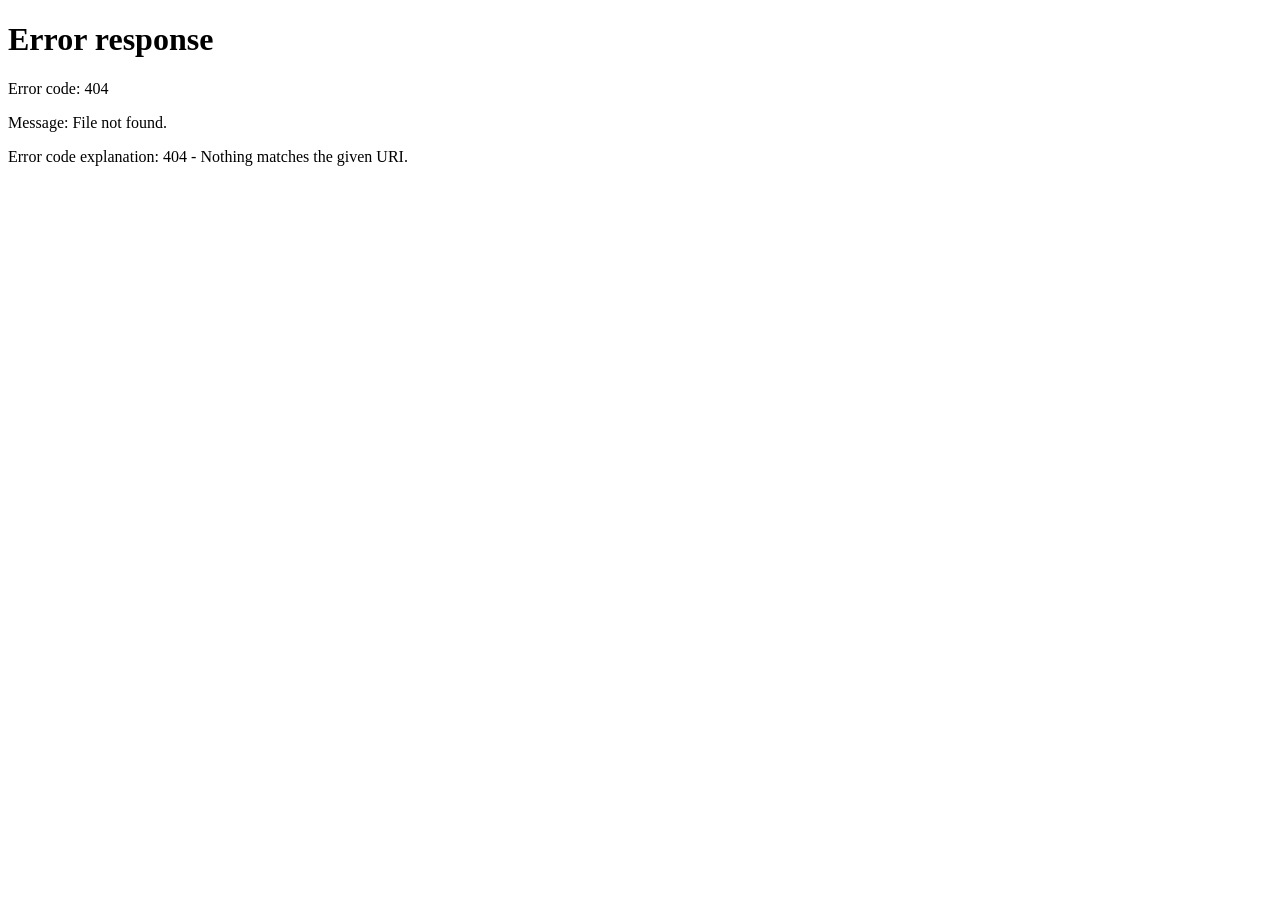
==== admin.html @ 1a8f3707 "Add files via upload" ====
<!DOCTYPE html>
<html lang="ja">

<head>
    <meta charset="UTF-8">
    <meta name="viewport" content="width=device-width, initial-scale=1.0">
    <title>ASサービス - 管理画面</title>
    <meta name="description" content="ATOM ASサービス申込管理画面">
    <link rel="preconnect" href="https://fonts.googleapis.com">
    <link rel="preconnect" href="https://fonts.gstatic.com" crossorigin>
    <link href="https://fonts.googleapis.com/css2?family=Noto+Sans+JP:wght@400;500;700&display=swap" rel="stylesheet">
    <link rel="stylesheet" href="css/style.css">
    <style>
        html {
            visibility: hidden;
            opacity: 0;
        }
    </style>
    <!-- FOUC（未ログイン時の画面チラつき）防止の完全版 -->
    <script>
        if (sessionStorage.getItem('as_logged_in') !== 'true') {
            window.location.replace('login.html');
        } else {
            document.documentElement.style.visibility = 'visible';
            document.documentElement.style.opacity = '1';
        }
    </script>
    <style>
        /* 管理画面固有スタイル */
        .admin-header {
            display: flex;
            align-items: center;
            justify-content: space-between;
            padding: 14px 24px;
            background: var(--primary-gradient);
            color: #fff;
            border-radius: var(--radius-lg) var(--radius-lg) 0 0;
            margin-bottom: 0;
        }

        .admin-header-left {
            display: flex;
            align-items: center;
            gap: 14px;
        }

        .admin-header-left img {
            height: 30px;
        }

        .admin-header h1 {
            font-size: 1rem;
            font-weight: 700;
            margin: 0;
        }

        .admin-header-right {
            display: flex;
            align-items: center;
            gap: 12px;
            font-size: 0.8rem;
        }

        .admin-user-badge {
            background: rgba(255, 255, 255, 0.2);
            padding: 4px 12px;
            border-radius: 20px;
            font-weight: 600;
        }

        .btn-logout {
            background: rgba(255, 255, 255, 0.15);
            border: 1px solid rgba(255, 255, 255, 0.3);
            color: #fff;
            padding: 4px 14px;
            border-radius: var(--radius);
            cursor: pointer;
            font-size: 0.75rem;
            font-weight: 600;
            transition: var(--transition);
        }

        .btn-logout:hover {
            background: rgba(255, 255, 255, 0.3);
        }

        /* 統計カード */
        .stats-row {
            display: grid;
            grid-template-columns: repeat(auto-fit, minmax(160px, 1fr));
            gap: 14px;
            padding: 20px 24px;
            background: var(--bg-white);
            border-bottom: 1px solid var(--border-light);
        }

        .stat-card {
            text-align: center;
            padding: 16px 12px;
            background: var(--bg-field);
            border-radius: var(--radius-lg);
            border: 1px solid var(--border-light);
        }

        .stat-value {
            font-size: 1.6rem;
            font-weight: 700;
            color: var(--primary-red);
        }

        .stat-label {
            font-size: 0.75rem;
            color: var(--text-label);
            margin-top: 4px;
        }

        /* ツールバー */
        .admin-toolbar {
            display: flex;
            align-items: center;
            justify-content: space-between;
            gap: 12px;
            padding: 14px 24px;
            background: var(--bg-white);
            border-bottom: 1px solid var(--border-light);
            flex-wrap: wrap;
        }

        .admin-toolbar input[type="text"] {
            padding: 6px 12px;
            border: 1px solid var(--border-color);
            border-radius: var(--radius);
            font-size: 0.8rem;
            width: 250px;
            font-family: var(--font-family);
        }

        .admin-toolbar select {
            padding: 6px 10px;
            border: 1px solid var(--border-color);
            border-radius: var(--radius);
            font-size: 0.8rem;
            font-family: var(--font-family);
        }

        /* テーブル */
        .admin-table-wrap {
            background: var(--bg-white);
            border-radius: 0 0 var(--radius-lg) var(--radius-lg);
            overflow-x: auto;
        }

        .admin-table {
            width: 100%;
            border-collapse: collapse;
            font-size: 0.8rem;
        }

        .admin-table thead th {
            background: var(--accent-pink);
            color: var(--text-label);
            font-weight: 700;
            padding: 10px 14px;
            text-align: left;
            border-bottom: 2px solid var(--border-color);
            white-space: nowrap;
            position: sticky;
            top: 0;
        }

        .admin-table tbody tr {
            transition: var(--transition);
        }

        .admin-table tbody tr:hover {
            background: rgba(231, 76, 60, 0.04);
        }

        .admin-table td {
            padding: 10px 14px;
            border-bottom: 1px solid var(--border-light);
            color: var(--text-dark);
        }

        .status-badge {
            display: inline-block;
            padding: 2px 10px;
            border-radius: 12px;
            font-size: 0.7rem;
            font-weight: 700;
        }

        .status-new {
            background: #eaf7ed;
            color: #27ae60;
        }

        .status-1st {
            background: #e3f2fd;
            color: #1976d2;
        }

        .status-review {
            background: #fff8e1;
            color: #f39c12;
        }

        .status-done {
            background: #e8eaf6;
            color: #5c6bc0;
        }

        .btn-detail {
            background: var(--primary-gradient);
            color: #fff;
            border: none;
            padding: 4px 14px;
            border-radius: var(--radius);
            cursor: pointer;
            font-size: 0.75rem;
            font-weight: 600;
            transition: var(--transition);
        }

        .btn-detail:hover {
            box-shadow: 0 2px 8px rgba(231, 76, 60, 0.3);
            transform: translateY(-1px);
        }

        /* 詳細モーダル */
        .modal-overlay {
            display: none;
            position: fixed;
            top: 0;
            left: 0;
            width: 100%;
            height: 100%;
            background: rgba(0, 0, 0, 0.5);
            z-index: 1000;
            justify-content: center;
            align-items: flex-start;
            padding: 40px 20px;
            overflow-y: auto;
        }

        .modal-overlay.show {
            display: flex;
        }

        .modal-content {
            background: var(--bg-white);
            border-radius: var(--radius-lg);
            box-shadow: var(--shadow-lg);
            width: 100%;
            max-width: 700px;
            animation: slideUp 0.3s ease;
        }

        @keyframes slideUp {
            from {
                opacity: 0;
                transform: translateY(30px);
            }

            to {
                opacity: 1;
                transform: translateY(0);
            }
        }

        .modal-header {
            display: flex;
            align-items: center;
            justify-content: space-between;
            padding: 16px 24px;
            background: var(--primary-gradient);
            color: #fff;
            border-radius: var(--radius-lg) var(--radius-lg) 0 0;
        }

        .modal-header h2 {
            margin: 0;
            font-size: 0.95rem;
        }

        .modal-close {
            background: none;
            border: none;
            color: #fff;
            font-size: 1.2rem;
            cursor: pointer;
            padding: 4px 8px;
            border-radius: var(--radius);
            transition: var(--transition);
        }

        .modal-close:hover {
            background: rgba(255, 255, 255, 0.2);
        }

        .modal-body {
            padding: 20px 24px;
            max-height: 70vh;
            overflow-y: auto;
        }

        .modal-footer {
            padding: 14px 24px;
            border-top: 1px solid var(--border-light);
            text-align: right;
        }

        .empty-state {
            text-align: center;
            padding: 60px 20px;
            color: var(--text-muted);
        }

        .empty-state-icon {
            font-size: 3rem;
            margin-bottom: 12px;
        }

        .empty-state-text {
            font-size: 0.9rem;
        }
    </style>
</head>

<body>
    <div class="page-wrapper">

        <div class="admin-header">
            <div class="admin-header-left">
                <img src="assets/logo.svg" alt="ATOM" style="filter:brightness(10);">
                <h1 id="pageMainTitle">ASサービス 申込一覧</h1>
            </div>
            <div class="admin-header-right">
                <span class="admin-user-badge" id="userRoleBadge">ユーザー</span>
                <button class="btn-logout" onclick="handleLogout()">ログアウト</button>
            </div>
        </div>

        <!-- 統計カード -->
        <div class="stats-row">
            <div class="stat-card">
                <div class="stat-value" id="statTotal">0</div>
                <div class="stat-label">総申込数</div>
            </div>
            <div class="stat-card">
                <div class="stat-value" id="statNew">0</div>
                <div class="stat-label">新規</div>
            </div>
            <div class="stat-card">
                <div class="stat-value" id="statDone">0</div>
                <div class="stat-label">完了</div>
            </div>
        </div>

        <div class="admin-toolbar">
            <div style="display:flex; gap:12px; align-items:center;">
                <input type="text" id="searchInput" placeholder="🔍 法人名・担当者名で検索..." oninput="filterTable()">
                <select id="statusFilter" onchange="filterTable()">
                    <option value="">すべてのステータス</option>
                    <option value="1次申込完了">1次申込完了</option>
                    <option value="申込完了">申込完了</option>
                    <option value="新規">新規</option>
                    <option value="完了">完了</option>
                </select>
            </div>
            <button class="btn btn-primary" onclick="window.location.href='index.html'"
                style="padding:8px 20px; font-size:0.8rem;">＋ 新規申込</button>
        </div>

        <!-- テーブル -->
        <div class="admin-table-wrap">
            <table class="admin-table">
                <thead>
                    <tr>
                        <th>No.</th>
                        <th>申込日</th>
                        <th>法人名/屋号</th>
                        <th>担当者名</th>
                        <th>電話番号</th>
                        <th>ステータス</th>
                        <th>操作</th>
                    </tr>
                </thead>
                <tbody id="applicationTableBody">
                </tbody>
            </table>
            <div class="empty-state" id="emptyState" style="display:none;">
                <div class="empty-state-icon">📋</div>
                <div class="empty-state-text">申込データがありません</div>
            </div>
        </div>

    </div>

    <!-- 詳細モーダル -->
    <div class="modal-overlay" id="detailModal">
        <div class="modal-content">
            <div class="modal-header">
                <h2 id="modalTitle">申込詳細</h2>
                <button class="modal-close" onclick="closeModal()">✕</button>
            </div>
            <div class="modal-body" id="modalBody"></div>
            <div class="modal-footer" id="modalFooter">
                <select id="statusSelect"
                    style="padding:6px 12px; border:1px solid var(--border-color); border-radius:var(--radius); font-size:0.8rem; margin-right:8px;">
                    <option value="1次申込完了">1次申込完了</option>
                    <option value="申込完了">申込完了</option>
                    <option value="完了">完了</option>
                </select>
                <button class="btn btn-primary" onclick="updateStatus()"
                    style="padding:6px 20px; font-size:0.8rem;">ステータス更新</button>
            </div>
        </div>
    </div>

    <!-- Toast -->
    <div class="toast" id="toast"></div>

    <script>
        // ログインチェック
        const loggedIn = sessionStorage.getItem('as_logged_in') === 'true';
        const role = sessionStorage.getItem('as_role');
        if (!loggedIn || !role) {
            window.location.href = 'login.html';
        }

        // LocalStorageからデータ読み込み・保存
        function loadApplications() {
            return JSON.parse(localStorage.getItem('as_applications') || '[]');
        }
        function saveApplications(data) {
            localStorage.setItem('as_applications', JSON.stringify(data));
        }

        let currentAppId = null;

        document.addEventListener('DOMContentLoaded', () => {
            renderTable();
            updateStats();
        });

        function handleLogout() {
            sessionStorage.clear();
            window.location.href = 'login.html';
        }

        function updateStats() {
            const apps = loadApplications();
            const role = sessionStorage.getItem('as_role');
            const currentUser = sessionStorage.getItem('as_login_user');

            const myApps = role === 'admin' ? apps : apps.filter(a => a.submittedBy === currentUser);

            document.getElementById('statTotal').textContent = myApps.length;
            document.getElementById('statNew').textContent = myApps.filter(a => a.status === '1次申込完了').length;
            document.getElementById('statDone').textContent = myApps.filter(a => a.status === '完了').length;

            const badge = document.getElementById('userRoleBadge');
            if (role === 'admin') {
                badge.textContent = '管理者';
                badge.style.background = '#ffd700';
                badge.style.color = '#000';
            } else {
                badge.textContent = 'ユーザー: ' + currentUser;
            }
        }

        function renderTable() {
            const apps = loadApplications();
            const role = sessionStorage.getItem('as_role');
            const currentUser = sessionStorage.getItem('as_login_user');
            const search = document.getElementById('searchInput').value.trim().toLowerCase();
            const statusFilter = document.getElementById('statusFilter').value;
            const tbody = document.getElementById('applicationTableBody');
            const emptyState = document.getElementById('emptyState');

            let filtered = apps.filter(app => {
                // Role filter
                if (role !== 'admin' && app.submittedBy !== currentUser) return false;

                const cName = (app.companyName || '').toLowerCase();
                const ctName = (app.contactName || '').toLowerCase();
                const matchSearch = !search || cName.includes(search) || ctName.includes(search);
                const matchStatus = !statusFilter || app.status === statusFilter;
                return matchSearch && matchStatus;
            });

            if (filtered.length === 0) {
                tbody.innerHTML = '';
                emptyState.style.display = '';
                return;
            }

            emptyState.style.display = 'none';
            tbody.innerHTML = filtered.map((app, i) => {
                const statusClass =
                    app.status === '1次申込完了' ? 'status-1st' :
                        app.status === '申込完了' ? 'status-new' : 'status-done';

                let actionHtml = `<button class="btn-detail" onclick="openDetail('${app.id}')">詳細</button>`;
                if (app.status === '1次申込完了') {
                    actionHtml += ` <button class="btn btn-secondary" onclick="startSecondStage('${app.id}')" style="padding:4px 10px; font-size:0.7rem; margin-left:5px;">2次申込へ</button>`;
                }

                return `<tr>
                    <td>${i + 1}</td>
                    <td>${app.applicationDate || '―'}</td>
                    <td><strong>${app.companyName || '―'}</strong></td>
                    <td>${app.contactName || '―'}</td>
                    <td>${app.phone || '―'}</td>
                    <td><span class="status-badge ${statusClass}">${app.status}</span></td>
                    <td>${actionHtml}</td>
                </tr>`;
            }).join('');
        }

        function startSecondStage(id) {
            window.location.href = `index.html?id=${id}&stage=2`;
        }

        function filterTable() { renderTable(); }

        function openDetail(id) {
            const apps = loadApplications();
            const app = apps.find(a => a.id === id);
            if (!app) return;
            currentAppId = id;

            document.getElementById('modalTitle').textContent = `申込詳細 - ${app.companyName || ''}`;
            document.getElementById('statusSelect').value = app.status;

            // 管理者以外はステータス更新エリアを非表示
            const role = sessionStorage.getItem('as_role');
            document.getElementById('modalFooter').style.display = (role === 'admin') ? '' : 'none';

            const h = (label, value) => `<tr><th>${label}</th><td>${value || '―'}</td></tr>`;
            let html = '';

            // ①基本情報
            html += '<div class="confirm-section-title">①お申込み情報</div>';
            html += '<table class="confirm-table">';
            html += h('申込日', app.applicationDate);
            html += h('申込種別', app.applicationType);
            html += h('法人名/屋号', app.companyName);
            html += h('法人名カナ', app.companyKana);
            html += h('代表者名', app.representativeName);
            html += h('担当者名', app.contactName);
            html += h('電話番号', app.phone);
            html += h('FAX', app.fax);
            html += h('メールアドレス', app.email);
            html += h('住所', [app.prefecture, app.city, app.town, app.block, app.additionalAddress].filter(Boolean).join(' '));
            html += '</table>';

            // ②店舗情報
            if (app.stores && app.stores.length > 0) {
                html += '<div class="confirm-section-title">②店舗情報</div>';
                app.stores.forEach((s, i) => {
                    html += '<table class="confirm-table">';
                    html += h(`店舗${i + 1}`, s.storeName);
                    html += h('フリガナ', s.storeKana);
                    html += h('電話番号', s.storePhone);
                    html += h('住所', [s.storePostal, s.storePrefecture, s.storeCity, s.storeTown].filter(Boolean).join(' '));
                    html += '</table>';
                });
            }

            // ③請求情報
            if (app.billing) {
                html += '<div class="confirm-section-title">③請求情報</div>';
                html += '<table class="confirm-table">';
                const bills = [];
                if (app.billing.billingCompany) bills.push('法人');
                if (app.billing.billingStore) bills.push('店舗');
                if (app.billing.billingExisting) bills.push('既存');
                html += h('請求先', bills.join('、') || '―');
                html += '</table>';
            }

            // ④商品情報
            if (app.products && app.products.length > 0) {
                html += '<div class="confirm-section-title">④商品情報</div>';
                app.products.forEach((p, i) => {
                    html += '<table class="confirm-table">';
                    html += h(`商品${i + 1}`, p.name);
                    html += h('単価', (p.unitPrice || 0).toLocaleString() + '円');
                    html += h('数量', p.quantity);
                    html += h('備考', p.remark);
                    html += '</table>';
                });
            }

            // ⑤AS契約情報
            if (app.contract && app.contract.rows && app.contract.rows.length > 0) {
                html += '<div class="confirm-section-title">⑤AS契約情報</div>';
                app.contract.rows.forEach((c, i) => {
                    html += '<table class="confirm-table">';
                    html += h('サービス名', c.service);
                    html += h('無料期間', c.freePeriod);
                    html += h('契約期間', c.contractPeriod);
                    html += h('月額単価', (c.unitPrice || 0).toLocaleString() + '円');
                    html += h('数量', c.quantity);
                    html += h('備考', c.remark);
                    html += '</table>';
                });
            }

            // ⑥契約物件金額
            if (app.propertyAmount) {
                html += '<div class="confirm-section-title">⑥契約物件金額</div>';
                html += '<table class="confirm-table">';
                html += h('販売物件金額', (app.propertyAmount.propertyPrice || 0).toLocaleString() + '円');
                const pm = [];
                if (app.propertyAmount.payCash) pm.push('現金一括');
                if (app.propertyAmount.payInstallment) pm.push('割賦');
                html += h('支払方法', pm.join('、') || '―');
                html += h('初回分割金額', (app.propertyAmount.firstInstallment || 0).toLocaleString() + '円');
                html += h('2回目以降', (app.propertyAmount.subsequentInstallment || 0).toLocaleString() + '円');
                html += h('支払い回数', app.propertyAmount.installmentCount ? app.propertyAmount.installmentCount + '回' : '―');
                html += '</table>';
            }

            // ⑦ドメイン情報
            if (app.domain) {
                html += '<div class="confirm-section-title">⑦ドメイン情報</div>';
                html += '<table class="confirm-table">';
                html += h('メールアドレス', app.domain.email);
                html += h('登記年月日', app.domain.registrationDate);
                const dc = [];
                if (app.domain.domainNew) dc.push('新規');
                if (app.domain.domainTransfer) dc.push('移行');
                html += h('ドメイン区分', dc.join('、') || '―');
                html += h('ドメイン', app.domain.domainName);
                if (app.domain.tld) {
                    const tlds = [];
                    if (app.domain.tld.com) tlds.push('.com');
                    if (app.domain.tld.net) tlds.push('.net');
                    if (app.domain.tld.info) tlds.push('.info');
                    if (app.domain.tld.jp) tlds.push('.jp');
                    if (app.domain.tld.other) tlds.push('その他: ' + (app.domain.tld.otherValue || ''));
                    html += h('TLD', tlds.join('、') || '―');
                }
                html += h('英文表記', app.domain.englishName);
                const sf = [];
                if (app.domain.suffixCoLtd) sf.push('.co.ltd');
                if (app.domain.suffixInc) sf.push('.inc');
                html += h('英文表記種別', sf.join('、') || '―');
                html += '</table>';
            }

            // ⑧ 申込担当者情報
            html += '<div class="confirm-section-title">⑧ 申込担当者情報</div>';
            html += '<table class="confirm-table">';
            html += h('営業担当者氏名', app.salesRepName);
            html += h('営業担当者メールアドレス', app.salesRepEmail);
            html += h('お客様氏名', app.signerName);
            html += h('お客様メールアドレス', app.signerEmail);
            html += '</table>';

            // ⑨ 添付書類
            html += '<div class="confirm-section-title">⑨ 添付書類</div>';
            html += '<table class="confirm-table">';
            html += h('ファイル名', app.pdfFileName);
            html += '</table>';

            document.getElementById('modalBody').innerHTML = html;
            document.getElementById('detailModal').classList.add('show');
        }

        function closeModal() {
            document.getElementById('detailModal').classList.remove('show');
            currentAppId = null;
        }

        function updateStatus() {
            if (!currentAppId) return;
            const newStatus = document.getElementById('statusSelect').value;
            const apps = loadApplications();
            const app = apps.find(a => a.id === currentAppId);
            if (app) {
                app.status = newStatus;
                saveApplications(apps);
                renderTable();
                updateStats();
                showToast(`ステータスを「${newStatus}」に更新しました`, 'success');
                closeModal();
            }
        }

        document.getElementById('detailModal').addEventListener('click', (e) => {
            if (e.target === document.getElementById('detailModal')) closeModal();
        });

        function showToast(msg, type) {
            const toast = document.getElementById('toast');
            toast.textContent = msg;
            toast.className = 'toast ' + (type || '');
            toast.classList.add('show');
            setTimeout(() => toast.classList.remove('show'), 3000);
        }
    </script>
</body>

</html>
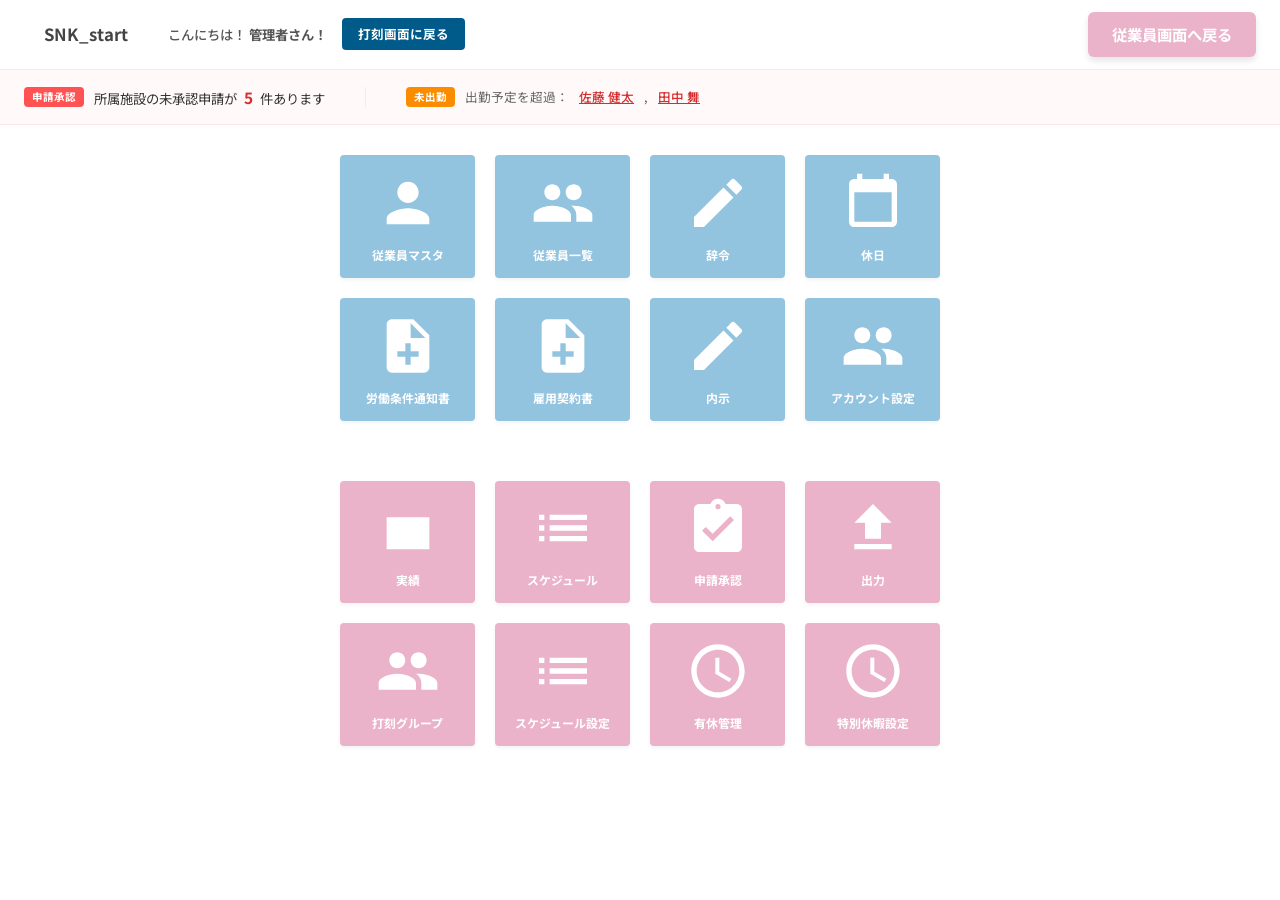
==== commit 8022089f: "Add files via upload" ====
--- a/admin.html
+++ b/admin.html
@@ -1,708 +1,327 @@
-<!DOCTYPE html>
-<html lang="ja">
-
-<head>
-    <meta charset="UTF-8">
-    <meta name="viewport" content="width=device-width, initial-scale=1.0">
-    <title>ASサービス - 管理画面</title>
-    <meta name="description" content="ATOM ASサービス申込管理画面">
-    <link rel="preconnect" href="https://fonts.googleapis.com">
-    <link rel="preconnect" href="https://fonts.gstatic.com" crossorigin>
-    <link href="https://fonts.googleapis.com/css2?family=Noto+Sans+JP:wght@400;500;700&display=swap" rel="stylesheet">
-    <link rel="stylesheet" href="css/style.css">
-    <style>
-        html {
-            visibility: hidden;
-            opacity: 0;
-        }
-    </style>
-    <!-- FOUC（未ログイン時の画面チラつき）防止の完全版 -->
-    <script>
-        if (sessionStorage.getItem('as_logged_in') !== 'true') {
-            window.location.replace('login.html');
-        } else {
-            document.documentElement.style.visibility = 'visible';
-            document.documentElement.style.opacity = '1';
-        }
-    </script>
-    <style>
-        /* 管理画面固有スタイル */
-        .admin-header {
-            display: flex;
-            align-items: center;
-            justify-content: space-between;
-            padding: 14px 24px;
-            background: var(--primary-gradient);
-            color: #fff;
-            border-radius: var(--radius-lg) var(--radius-lg) 0 0;
-            margin-bottom: 0;
-        }
-
-        .admin-header-left {
-            display: flex;
-            align-items: center;
-            gap: 14px;
-        }
-
-        .admin-header-left img {
-            height: 30px;
-        }
-
-        .admin-header h1 {
-            font-size: 1rem;
-            font-weight: 700;
-            margin: 0;
-        }
-
-        .admin-header-right {
-            display: flex;
-            align-items: center;
-            gap: 12px;
-            font-size: 0.8rem;
-        }
-
-        .admin-user-badge {
-            background: rgba(255, 255, 255, 0.2);
-            padding: 4px 12px;
-            border-radius: 20px;
-            font-weight: 600;
-        }
-
-        .btn-logout {
-            background: rgba(255, 255, 255, 0.15);
-            border: 1px solid rgba(255, 255, 255, 0.3);
-            color: #fff;
-            padding: 4px 14px;
-            border-radius: var(--radius);
-            cursor: pointer;
-            font-size: 0.75rem;
-            font-weight: 600;
-            transition: var(--transition);
-        }
-
-        .btn-logout:hover {
-            background: rgba(255, 255, 255, 0.3);
-        }
-
-        /* 統計カード */
-        .stats-row {
-            display: grid;
-            grid-template-columns: repeat(auto-fit, minmax(160px, 1fr));
-            gap: 14px;
-            padding: 20px 24px;
-            background: var(--bg-white);
-            border-bottom: 1px solid var(--border-light);
-        }
-
-        .stat-card {
-            text-align: center;
-            padding: 16px 12px;
-            background: var(--bg-field);
-            border-radius: var(--radius-lg);
-            border: 1px solid var(--border-light);
-        }
-
-        .stat-value {
-            font-size: 1.6rem;
-            font-weight: 700;
-            color: var(--primary-red);
-        }
-
-        .stat-label {
-            font-size: 0.75rem;
-            color: var(--text-label);
-            margin-top: 4px;
-        }
-
-        /* ツールバー */
-        .admin-toolbar {
-            display: flex;
-            align-items: center;
-            justify-content: space-between;
-            gap: 12px;
-            padding: 14px 24px;
-            background: var(--bg-white);
-            border-bottom: 1px solid var(--border-light);
-            flex-wrap: wrap;
-        }
-
-        .admin-toolbar input[type="text"] {
-            padding: 6px 12px;
-            border: 1px solid var(--border-color);
-            border-radius: var(--radius);
-            font-size: 0.8rem;
-            width: 250px;
-            font-family: var(--font-family);
-        }
-
-        .admin-toolbar select {
-            padding: 6px 10px;
-            border: 1px solid var(--border-color);
-            border-radius: var(--radius);
-            font-size: 0.8rem;
-            font-family: var(--font-family);
-        }
-
-        /* テーブル */
-        .admin-table-wrap {
-            background: var(--bg-white);
-            border-radius: 0 0 var(--radius-lg) var(--radius-lg);
-            overflow-x: auto;
-        }
-
-        .admin-table {
-            width: 100%;
-            border-collapse: collapse;
-            font-size: 0.8rem;
-        }
-
-        .admin-table thead th {
-            background: var(--accent-pink);
-            color: var(--text-label);
-            font-weight: 700;
-            padding: 10px 14px;
-            text-align: left;
-            border-bottom: 2px solid var(--border-color);
-            white-space: nowrap;
-            position: sticky;
-            top: 0;
-        }
-
-        .admin-table tbody tr {
-            transition: var(--transition);
-        }
-
-        .admin-table tbody tr:hover {
-            background: rgba(231, 76, 60, 0.04);
-        }
-
-        .admin-table td {
-            padding: 10px 14px;
-            border-bottom: 1px solid var(--border-light);
-            color: var(--text-dark);
-        }
-
-        .status-badge {
-            display: inline-block;
-            padding: 2px 10px;
-            border-radius: 12px;
-            font-size: 0.7rem;
-            font-weight: 700;
-        }
-
-        .status-new {
-            background: #eaf7ed;
-            color: #27ae60;
-        }
-
-        .status-1st {
-            background: #e3f2fd;
-            color: #1976d2;
-        }
-
-        .status-review {
-            background: #fff8e1;
-            color: #f39c12;
-        }
-
-        .status-done {
-            background: #e8eaf6;
-            color: #5c6bc0;
-        }
-
-        .btn-detail {
-            background: var(--primary-gradient);
-            color: #fff;
-            border: none;
-            padding: 4px 14px;
-            border-radius: var(--radius);
-            cursor: pointer;
-            font-size: 0.75rem;
-            font-weight: 600;
-            transition: var(--transition);
-        }
-
-        .btn-detail:hover {
-            box-shadow: 0 2px 8px rgba(231, 76, 60, 0.3);
-            transform: translateY(-1px);
-        }
-
-        /* 詳細モーダル */
-        .modal-overlay {
-            display: none;
-            position: fixed;
-            top: 0;
-            left: 0;
-            width: 100%;
-            height: 100%;
-            background: rgba(0, 0, 0, 0.5);
-            z-index: 1000;
-            justify-content: center;
-            align-items: flex-start;
-            padding: 40px 20px;
-            overflow-y: auto;
-        }
-
-        .modal-overlay.show {
-            display: flex;
-        }
-
-        .modal-content {
-            background: var(--bg-white);
-            border-radius: var(--radius-lg);
-            box-shadow: var(--shadow-lg);
-            width: 100%;
-            max-width: 700px;
-            animation: slideUp 0.3s ease;
-        }
-
-        @keyframes slideUp {
-            from {
-                opacity: 0;
-                transform: translateY(30px);
-            }
-
-            to {
-                opacity: 1;
-                transform: translateY(0);
-            }
-        }
-
-        .modal-header {
-            display: flex;
-            align-items: center;
-            justify-content: space-between;
-            padding: 16px 24px;
-            background: var(--primary-gradient);
-            color: #fff;
-            border-radius: var(--radius-lg) var(--radius-lg) 0 0;
-        }
-
-        .modal-header h2 {
-            margin: 0;
-            font-size: 0.95rem;
-        }
-
-        .modal-close {
-            background: none;
-            border: none;
-            color: #fff;
-            font-size: 1.2rem;
-            cursor: pointer;
-            padding: 4px 8px;
-            border-radius: var(--radius);
-            transition: var(--transition);
-        }
-
-        .modal-close:hover {
-            background: rgba(255, 255, 255, 0.2);
-        }
-
-        .modal-body {
-            padding: 20px 24px;
-            max-height: 70vh;
-            overflow-y: auto;
-        }
-
-        .modal-footer {
-            padding: 14px 24px;
-            border-top: 1px solid var(--border-light);
-            text-align: right;
-        }
-
-        .empty-state {
-            text-align: center;
-            padding: 60px 20px;
-            color: var(--text-muted);
-        }
-
-        .empty-state-icon {
-            font-size: 3rem;
-            margin-bottom: 12px;
-        }
-
-        .empty-state-text {
-            font-size: 0.9rem;
-        }
-    </style>
-</head>
-
-<body>
-    <div class="page-wrapper">
-
-        <div class="admin-header">
-            <div class="admin-header-left">
-                <img src="assets/logo.svg" alt="ATOM" style="filter:brightness(10);">
-                <h1 id="pageMainTitle">ASサービス 申込一覧</h1>
-            </div>
-            <div class="admin-header-right">
-                <span class="admin-user-badge" id="userRoleBadge">ユーザー</span>
-                <button class="btn-logout" onclick="handleLogout()">ログアウト</button>
-            </div>
-        </div>
-
-        <!-- 統計カード -->
-        <div class="stats-row">
-            <div class="stat-card">
-                <div class="stat-value" id="statTotal">0</div>
-                <div class="stat-label">総申込数</div>
-            </div>
-            <div class="stat-card">
-                <div class="stat-value" id="statNew">0</div>
-                <div class="stat-label">新規</div>
-            </div>
-            <div class="stat-card">
-                <div class="stat-value" id="statDone">0</div>
-                <div class="stat-label">完了</div>
-            </div>
-        </div>
-
-        <div class="admin-toolbar">
-            <div style="display:flex; gap:12px; align-items:center;">
-                <input type="text" id="searchInput" placeholder="🔍 法人名・担当者名で検索..." oninput="filterTable()">
-                <select id="statusFilter" onchange="filterTable()">
-                    <option value="">すべてのステータス</option>
-                    <option value="1次申込完了">1次申込完了</option>
-                    <option value="申込完了">申込完了</option>
-                    <option value="新規">新規</option>
-                    <option value="完了">完了</option>
-                </select>
-            </div>
-            <button class="btn btn-primary" onclick="window.location.href='index.html'"
-                style="padding:8px 20px; font-size:0.8rem;">＋ 新規申込</button>
-        </div>
-
-        <!-- テーブル -->
-        <div class="admin-table-wrap">
-            <table class="admin-table">
-                <thead>
-                    <tr>
-                        <th>No.</th>
-                        <th>申込日</th>
-                        <th>法人名/屋号</th>
-                        <th>担当者名</th>
-                        <th>電話番号</th>
-                        <th>ステータス</th>
-                        <th>操作</th>
-                    </tr>
-                </thead>
-                <tbody id="applicationTableBody">
-                </tbody>
-            </table>
-            <div class="empty-state" id="emptyState" style="display:none;">
-                <div class="empty-state-icon">📋</div>
-                <div class="empty-state-text">申込データがありません</div>
-            </div>
-        </div>
-
-    </div>
-
-    <!-- 詳細モーダル -->
-    <div class="modal-overlay" id="detailModal">
-        <div class="modal-content">
-            <div class="modal-header">
-                <h2 id="modalTitle">申込詳細</h2>
-                <button class="modal-close" onclick="closeModal()">✕</button>
-            </div>
-            <div class="modal-body" id="modalBody"></div>
-            <div class="modal-footer" id="modalFooter">
-                <select id="statusSelect"
-                    style="padding:6px 12px; border:1px solid var(--border-color); border-radius:var(--radius); font-size:0.8rem; margin-right:8px;">
-                    <option value="1次申込完了">1次申込完了</option>
-                    <option value="申込完了">申込完了</option>
-                    <option value="完了">完了</option>
-                </select>
-                <button class="btn btn-primary" onclick="updateStatus()"
-                    style="padding:6px 20px; font-size:0.8rem;">ステータス更新</button>
-            </div>
-        </div>
-    </div>
-
-    <!-- Toast -->
-    <div class="toast" id="toast"></div>
-
-    <script>
-        // ログインチェック
-        const loggedIn = sessionStorage.getItem('as_logged_in') === 'true';
-        const role = sessionStorage.getItem('as_role');
-        if (!loggedIn || !role) {
-            window.location.href = 'login.html';
-        }
-
-        // LocalStorageからデータ読み込み・保存
-        function loadApplications() {
-            return JSON.parse(localStorage.getItem('as_applications') || '[]');
-        }
-        function saveApplications(data) {
-            localStorage.setItem('as_applications', JSON.stringify(data));
-        }
-
-        let currentAppId = null;
-
-        document.addEventListener('DOMContentLoaded', () => {
-            renderTable();
-            updateStats();
-        });
-
-        function handleLogout() {
-            sessionStorage.clear();
-            window.location.href = 'login.html';
-        }
-
-        function updateStats() {
-            const apps = loadApplications();
-            const role = sessionStorage.getItem('as_role');
-            const currentUser = sessionStorage.getItem('as_login_user');
-
-            const myApps = role === 'admin' ? apps : apps.filter(a => a.submittedBy === currentUser);
-
-            document.getElementById('statTotal').textContent = myApps.length;
-            document.getElementById('statNew').textContent = myApps.filter(a => a.status === '1次申込完了').length;
-            document.getElementById('statDone').textContent = myApps.filter(a => a.status === '完了').length;
-
-            const badge = document.getElementById('userRoleBadge');
-            if (role === 'admin') {
-                badge.textContent = '管理者';
-                badge.style.background = '#ffd700';
-                badge.style.color = '#000';
-            } else {
-                badge.textContent = 'ユーザー: ' + currentUser;
-            }
-        }
-
-        function renderTable() {
-            const apps = loadApplications();
-            const role = sessionStorage.getItem('as_role');
-            const currentUser = sessionStorage.getItem('as_login_user');
-            const search = document.getElementById('searchInput').value.trim().toLowerCase();
-            const statusFilter = document.getElementById('statusFilter').value;
-            const tbody = document.getElementById('applicationTableBody');
-            const emptyState = document.getElementById('emptyState');
-
-            let filtered = apps.filter(app => {
-                // Role filter
-                if (role !== 'admin' && app.submittedBy !== currentUser) return false;
-
-                const cName = (app.companyName || '').toLowerCase();
-                const ctName = (app.contactName || '').toLowerCase();
-                const matchSearch = !search || cName.includes(search) || ctName.includes(search);
-                const matchStatus = !statusFilter || app.status === statusFilter;
-                return matchSearch && matchStatus;
-            });
-
-            if (filtered.length === 0) {
-                tbody.innerHTML = '';
-                emptyState.style.display = '';
-                return;
-            }
-
-            emptyState.style.display = 'none';
-            tbody.innerHTML = filtered.map((app, i) => {
-                const statusClass =
-                    app.status === '1次申込完了' ? 'status-1st' :
-                        app.status === '申込完了' ? 'status-new' : 'status-done';
-
-                let actionHtml = `<button class="btn-detail" onclick="openDetail('${app.id}')">詳細</button>`;
-                if (app.status === '1次申込完了') {
-                    actionHtml += ` <button class="btn btn-secondary" onclick="startSecondStage('${app.id}')" style="padding:4px 10px; font-size:0.7rem; margin-left:5px;">2次申込へ</button>`;
-                }
-
-                return `<tr>
-                    <td>${i + 1}</td>
-                    <td>${app.applicationDate || '―'}</td>
-                    <td><strong>${app.companyName || '―'}</strong></td>
-                    <td>${app.contactName || '―'}</td>
-                    <td>${app.phone || '―'}</td>
-                    <td><span class="status-badge ${statusClass}">${app.status}</span></td>
-                    <td>${actionHtml}</td>
-                </tr>`;
-            }).join('');
-        }
-
-        function startSecondStage(id) {
-            window.location.href = `index.html?id=${id}&stage=2`;
-        }
-
-        function filterTable() { renderTable(); }
-
-        function openDetail(id) {
-            const apps = loadApplications();
-            const app = apps.find(a => a.id === id);
-            if (!app) return;
-            currentAppId = id;
-
-            document.getElementById('modalTitle').textContent = `申込詳細 - ${app.companyName || ''}`;
-            document.getElementById('statusSelect').value = app.status;
-
-            // 管理者以外はステータス更新エリアを非表示
-            const role = sessionStorage.getItem('as_role');
-            document.getElementById('modalFooter').style.display = (role === 'admin') ? '' : 'none';
-
-            const h = (label, value) => `<tr><th>${label}</th><td>${value || '―'}</td></tr>`;
-            let html = '';
-
-            // ①基本情報
-            html += '<div class="confirm-section-title">①お申込み情報</div>';
-            html += '<table class="confirm-table">';
-            html += h('申込日', app.applicationDate);
-            html += h('申込種別', app.applicationType);
-            html += h('法人名/屋号', app.companyName);
-            html += h('法人名カナ', app.companyKana);
-            html += h('代表者名', app.representativeName);
-            html += h('担当者名', app.contactName);
-            html += h('電話番号', app.phone);
-            html += h('FAX', app.fax);
-            html += h('メールアドレス', app.email);
-            html += h('住所', [app.prefecture, app.city, app.town, app.block, app.additionalAddress].filter(Boolean).join(' '));
-            html += '</table>';
-
-            // ②店舗情報
-            if (app.stores && app.stores.length > 0) {
-                html += '<div class="confirm-section-title">②店舗情報</div>';
-                app.stores.forEach((s, i) => {
-                    html += '<table class="confirm-table">';
-                    html += h(`店舗${i + 1}`, s.storeName);
-                    html += h('フリガナ', s.storeKana);
-                    html += h('電話番号', s.storePhone);
-                    html += h('住所', [s.storePostal, s.storePrefecture, s.storeCity, s.storeTown].filter(Boolean).join(' '));
-                    html += '</table>';
-                });
-            }
-
-            // ③請求情報
-            if (app.billing) {
-                html += '<div class="confirm-section-title">③請求情報</div>';
-                html += '<table class="confirm-table">';
-                const bills = [];
-                if (app.billing.billingCompany) bills.push('法人');
-                if (app.billing.billingStore) bills.push('店舗');
-                if (app.billing.billingExisting) bills.push('既存');
-                html += h('請求先', bills.join('、') || '―');
-                html += '</table>';
-            }
-
-            // ④商品情報
-            if (app.products && app.products.length > 0) {
-                html += '<div class="confirm-section-title">④商品情報</div>';
-                app.products.forEach((p, i) => {
-                    html += '<table class="confirm-table">';
-                    html += h(`商品${i + 1}`, p.name);
-                    html += h('単価', (p.unitPrice || 0).toLocaleString() + '円');
-                    html += h('数量', p.quantity);
-                    html += h('備考', p.remark);
-                    html += '</table>';
-                });
-            }
-
-            // ⑤AS契約情報
-            if (app.contract && app.contract.rows && app.contract.rows.length > 0) {
-                html += '<div class="confirm-section-title">⑤AS契約情報</div>';
-                app.contract.rows.forEach((c, i) => {
-                    html += '<table class="confirm-table">';
-                    html += h('サービス名', c.service);
-                    html += h('無料期間', c.freePeriod);
-                    html += h('契約期間', c.contractPeriod);
-                    html += h('月額単価', (c.unitPrice || 0).toLocaleString() + '円');
-                    html += h('数量', c.quantity);
-                    html += h('備考', c.remark);
-                    html += '</table>';
-                });
-            }
-
-            // ⑥契約物件金額
-            if (app.propertyAmount) {
-                html += '<div class="confirm-section-title">⑥契約物件金額</div>';
-                html += '<table class="confirm-table">';
-                html += h('販売物件金額', (app.propertyAmount.propertyPrice || 0).toLocaleString() + '円');
-                const pm = [];
-                if (app.propertyAmount.payCash) pm.push('現金一括');
-                if (app.propertyAmount.payInstallment) pm.push('割賦');
-                html += h('支払方法', pm.join('、') || '―');
-                html += h('初回分割金額', (app.propertyAmount.firstInstallment || 0).toLocaleString() + '円');
-                html += h('2回目以降', (app.propertyAmount.subsequentInstallment || 0).toLocaleString() + '円');
-                html += h('支払い回数', app.propertyAmount.installmentCount ? app.propertyAmount.installmentCount + '回' : '―');
-                html += '</table>';
-            }
-
-            // ⑦ドメイン情報
-            if (app.domain) {
-                html += '<div class="confirm-section-title">⑦ドメイン情報</div>';
-                html += '<table class="confirm-table">';
-                html += h('メールアドレス', app.domain.email);
-                html += h('登記年月日', app.domain.registrationDate);
-                const dc = [];
-                if (app.domain.domainNew) dc.push('新規');
-                if (app.domain.domainTransfer) dc.push('移行');
-                html += h('ドメイン区分', dc.join('、') || '―');
-                html += h('ドメイン', app.domain.domainName);
-                if (app.domain.tld) {
-                    const tlds = [];
-                    if (app.domain.tld.com) tlds.push('.com');
-                    if (app.domain.tld.net) tlds.push('.net');
-                    if (app.domain.tld.info) tlds.push('.info');
-                    if (app.domain.tld.jp) tlds.push('.jp');
-                    if (app.domain.tld.other) tlds.push('その他: ' + (app.domain.tld.otherValue || ''));
-                    html += h('TLD', tlds.join('、') || '―');
-                }
-                html += h('英文表記', app.domain.englishName);
-                const sf = [];
-                if (app.domain.suffixCoLtd) sf.push('.co.ltd');
-                if (app.domain.suffixInc) sf.push('.inc');
-                html += h('英文表記種別', sf.join('、') || '―');
-                html += '</table>';
-            }
-
-            // ⑧ 申込担当者情報
-            html += '<div class="confirm-section-title">⑧ 申込担当者情報</div>';
-            html += '<table class="confirm-table">';
-            html += h('営業担当者氏名', app.salesRepName);
-            html += h('営業担当者メールアドレス', app.salesRepEmail);
-            html += h('お客様氏名', app.signerName);
-            html += h('お客様メールアドレス', app.signerEmail);
-            html += '</table>';
-
-            // ⑨ 添付書類
-            html += '<div class="confirm-section-title">⑨ 添付書類</div>';
-            html += '<table class="confirm-table">';
-            html += h('ファイル名', app.pdfFileName);
-            html += '</table>';
-
-            document.getElementById('modalBody').innerHTML = html;
-            document.getElementById('detailModal').classList.add('show');
-        }
-
-        function closeModal() {
-            document.getElementById('detailModal').classList.remove('show');
-            currentAppId = null;
-        }
-
-        function updateStatus() {
-            if (!currentAppId) return;
-            const newStatus = document.getElementById('statusSelect').value;
-            const apps = loadApplications();
-            const app = apps.find(a => a.id === currentAppId);
-            if (app) {
-                app.status = newStatus;
-                saveApplications(apps);
-                renderTable();
-                updateStats();
-                showToast(`ステータスを「${newStatus}」に更新しました`, 'success');
-                closeModal();
-            }
-        }
-
-        document.getElementById('detailModal').addEventListener('click', (e) => {
-            if (e.target === document.getElementById('detailModal')) closeModal();
-        });
-
-        function showToast(msg, type) {
-            const toast = document.getElementById('toast');
-            toast.textContent = msg;
-            toast.className = 'toast ' + (type || '');
-            toast.classList.add('show');
-            setTimeout(() => toast.classList.remove('show'), 3000);
-        }
-    </script>
-</body>
-
-</html>+<!DOCTYPE html>
+<html lang="ja">
+
+<head>
+    <meta charset="UTF-8">
+    <meta name="viewport" content="width=device-width, initial-scale=1.0">
+    <title>管理者画面 - SNK_start</title>
+    <link rel="preconnect" href="https://fonts.googleapis.com">
+    <link rel="preconnect" href="https://fonts.gstatic.com" crossorigin>
+    <link href="https://fonts.googleapis.com/css2?family=Noto+Sans+JP:wght@400;500;700&display=swap" rel="stylesheet">
+    <link rel="stylesheet" href="css/style.css">
+    <style>
+        .admin-page {
+            background-color: #fff;
+            min-height: 100vh;
+        }
+
+        .admin-header {
+            display: flex;
+            align-items: center;
+            justify-content: space-between;
+            padding: 12px 24px;
+            border-bottom: 1px solid #eee;
+        }
+
+        .admin-header-left {
+            display: flex;
+            align-items: center;
+            gap: 20px;
+            font-size: 1.2rem;
+            font-weight: bold;
+            color: #444;
+        }
+
+        .admin-header-center {
+            display: flex;
+            align-items: center;
+            gap: 15px;
+            margin-left: 40px;
+        }
+
+        .admin-greeting {
+            font-size: 0.95rem;
+            color: #555;
+            font-weight: 500;
+        }
+
+        .btn-dakoku-top {
+            background-color: #005b8a;
+            color: white;
+            padding: 6px 16px;
+            border-radius: 4px;
+            border: none;
+            cursor: pointer;
+            font-weight: bold;
+            text-decoration: none;
+            font-size: 0.9rem;
+            transition: background-color 0.2s;
+        }
+
+        .btn-dakoku-top:hover {
+            background-color: #004566;
+            color: white;
+        }
+
+        .admin-header-right {
+            font-size: 0.9rem;
+            font-weight: bold;
+        }
+
+        /* Notification Bar */
+        .notification-area {
+            padding: 15px 24px;
+            background-color: #fff9f9;
+            border-bottom: 1px solid #ffe6e6;
+            margin-bottom: 30px;
+            display: flex;
+            gap: 40px;
+            align-items: center;
+        }
+
+        .notification-item {
+            display: flex;
+            align-items: center;
+            gap: 10px;
+            font-size: 0.95rem;
+        }
+
+        .notification-label {
+            background-color: #ff5252;
+            color: white;
+            padding: 2px 8px;
+            border-radius: 4px;
+            font-size: 0.75rem;
+            font-weight: bold;
+        }
+
+        .notification-count {
+            color: #d32f2f;
+            font-weight: bold;
+            font-size: 1.1rem;
+            margin: 0 4px;
+        }
+
+        .un-clocked-list {
+            display: flex;
+            gap: 10px;
+            color: #666;
+            font-size: 0.9rem;
+        }
+
+        .un-clocked-name {
+            color: #d32f2f;
+            font-weight: 500;
+            text-decoration: underline;
+        }
+
+        .btn-pink-large {
+            background-color: #ebb3c9;
+            color: white;
+            padding: 10px 24px;
+            border-radius: 6px;
+            font-weight: bold;
+            text-decoration: none;
+            font-size: 1.1rem;
+            box-shadow: 0 4px 6px rgba(0,0,0,0.1);
+            transition: all 0.2s;
+            display: inline-block;
+        }
+
+        .btn-pink-large:hover {
+            background-color: #d48a9a;
+            color: white;
+            transform: translateY(-2px);
+            box-shadow: 0 6px 12px rgba(0,0,0,0.15);
+        }
+
+        .admin-main {
+            display: flex;
+            flex-direction: column;
+            align-items: center;
+            gap: 60px;
+            padding-bottom: 60px;
+        }
+
+        .admin-icon-grid {
+            display: grid;
+            grid-template-columns: repeat(4, 1fr);
+            gap: 20px;
+            width: 100%;
+            max-width: 600px;
+        }
+
+        .admin-icon-btn {
+            display: flex;
+            flex-direction: column;
+            align-items: center;
+            justify-content: center;
+            aspect-ratio: 1.1;
+            border-radius: 4px;
+            color: white;
+            cursor: pointer;
+            text-decoration: none;
+            transition: background-color 0.2s ease, transform 0.1s ease;
+            padding: 10px;
+            box-shadow: 0 2px 4px rgba(0,0,0,0.05);
+        }
+
+        .admin-icon-btn:hover {
+            background-color: #999 !important;
+            transform: translateY(-2px);
+            box-shadow: 0 4px 8px rgba(0,0,0,0.1);
+        }
+
+        .admin-icon-btn svg {
+            width: 64px;
+            height: 64px;
+            fill: currentColor;
+            margin-bottom: 12px;
+        }
+
+        .admin-icon-btn span {
+            font-size: 0.85rem;
+            font-weight: bold;
+            text-align: center;
+            line-height: 1.3;
+        }
+
+        /* Colors based on screenshot */
+        .color-blue { background-color: #92c4e0; }
+        .color-pink { background-color: #ebb3c9; }
+
+    </style>
+</head>
+
+<body>
+    <div class="admin-page">
+        <!-- Header -->
+        <header class="admin-header">
+            <div style="display: flex; align-items: center; flex: 1;">
+                <div class="admin-header-left">
+                    <div class="snk-logo-grid">
+                        <span></span><span></span><span></span>
+                        <span></span><span></span><span></span>
+                        <span></span><span></span><span></span>
+                    </div>
+                    SNK_start
+                </div>
+                <div class="admin-header-center">
+                    <div class="admin-greeting">こんにちは！ <span style="font-weight: bold;">管理者さん！</span></div>
+                    <a href="index.html" class="btn-dakoku-top">打刻画面に戻る</a>
+                </div>
+            </div>
+            <div class="admin-header-right">
+                <a href="dashboard.html" class="btn-pink-large">従業員画面へ戻る</a>
+            </div>
+        </header>
+
+        <!-- Notification Area -->
+        <div class="notification-area">
+            <div class="notification-item">
+                <span class="notification-label">申請承認</span>
+                <span>所属施設の未承認申請が <span class="notification-count">5</span> 件あります</span>
+            </div>
+            <div class="notification-item" style="border-left: 1px solid #eee; padding-left: 40px;">
+                <span class="notification-label" style="background-color: #fb8c00;">未出勤</span>
+                <div class="un-clocked-list">
+                    <span>出勤予定を超過：</span>
+                    <span class="un-clocked-name">佐藤 健太</span>,
+                    <span class="un-clocked-name">田中 舞</span>
+                </div>
+            </div>
+        </div>
+
+        <!-- Main Content -->
+        <div class="admin-main">
+            <!-- Blue Section -->
+            <div class="admin-icon-grid">
+                <!-- 従業員マスタ -->
+                <a href="employee-master.html" class="admin-icon-btn color-blue">
+                    <svg viewBox="0 0 24 24"><path d="M12 12c2.21 0 4-1.79 4-4s-1.79-4-4-4-4 1.79-4 4 1.79 4 4 4zm0 2c-2.67 0-8 1.34-8 4v2h16v-2c0-2.66-5.33-4-8-4z"/></svg>
+                    <span>従業員マスタ</span>
+                </a>
+                <!-- 従業員一覧 -->
+                <a href="employee-list.html" class="admin-icon-btn color-blue">
+                    <svg viewBox="0 0 24 24"><path d="M16 11c1.66 0 2.99-1.34 2.99-3S17.66 5 16 5c-1.66 0-3 1.34-3 3s1.34 3 3 3zm-8 0c1.66 0 2.99-1.34 2.99-3S9.66 5 8 5C6.34 5 5 6.34 5 8s1.34 3 3 3zm0 2c-2.33 0-7 1.17-7 3.5V19h14v-2.5c0-2.33-4.67-3.5-7-3.5zm8 0c-.29 0-.62.02-.97.05 1.16.84 1.97 1.97 1.97 3.45V19h6v-2.5c0-2.33-4.67-3.5-7-3.5z"/></svg>
+                    <span>従業員一覧</span>
+                </a>
+                <!-- 辞令 -->
+                <div class="admin-icon-btn color-blue">
+                    <svg viewBox="0 0 24 24"><path d="M3 17.25V21h3.75L17.81 9.94l-3.75-3.75L3 17.25zM20.71 7.04a.996.996 0 0 0 0-1.41l-2.34-2.34a.996.996 0 0 0-1.41 0l-1.83 1.83 3.75 3.75 1.83-1.83z"/></svg>
+                    <span>辞令</span>
+                </div>
+                <!-- 休日 -->
+                <div class="admin-icon-btn color-blue">
+                    <svg viewBox="0 0 24 24"><path d="M19 3h-1V1h-2v2H8V1H6v2H5c-1.11 0-1.99.9-1.99 2L3 19c0 1.1.89 2 2 2h14c1.1 0 2-.9 2-2V5c0-1.1-.9-2-2-2zm0 16H5V8h14v11z"/></svg>
+                    <span>休日</span>
+                </div>
+                <!-- 労働条件通知書 -->
+                <div class="admin-icon-btn color-blue">
+                    <svg viewBox="0 0 24 24"><path d="M14 2H6c-1.1 0-1.99.9-1.99 2L4 20c0 1.1.89 2 1.99 2H18c1.1 0 2-.9 2-2V8l-6-6zm2 14h-3v3h-2v-3H8v-2h3v-3h2v3h3v2zm-3-7V3.5L18.5 9H13z"/></svg>
+                    <span>労働条件通知書</span>
+                </div>
+                <!-- 雇用契約書 -->
+                <div class="admin-icon-btn color-blue">
+                    <svg viewBox="0 0 24 24"><path d="M14 2H6c-1.1 0-1.99.9-1.99 2L4 20c0 1.1.89 2 1.99 2H18c1.1 0 2-.9 2-2V8l-6-6zm2 14h-3v3h-2v-3H8v-2h3v-3h2v3h3v2zm-3-7V3.5L18.5 9H13z"/></svg>
+                    <span>雇用契約書</span>
+                </div>
+                <!-- 内示 -->
+                <div class="admin-icon-btn color-blue">
+                    <svg viewBox="0 0 24 24"><path d="M3 17.25V21h3.75L17.81 9.94l-3.75-3.75L3 17.25zM20.71 7.04a.996.996 0 0 0 0-1.41l-2.34-2.34a.996.996 0 0 0-1.41 0l-1.83 1.83 3.75 3.75 1.83-1.83z"/></svg>
+                    <span>内示</span>
+                </div>
+                <!-- アカウント設定 -->
+                <a href="account-settings.html" class="admin-icon-btn color-blue">
+                    <svg viewBox="0 0 24 24"><path d="M16 11c1.66 0 2.99-1.34 2.99-3S17.66 5 16 5c-1.66 0-3 1.34-3 3s1.34 3 3 3zm-8 0c1.66 0 2.99-1.34 2.99-3S9.66 5 8 5C6.34 5 5 6.34 5 8s1.34 3 3 3zm0 2c-2.33 0-7 1.17-7 3.5V19h14v-2.5c0-2.33-4.67-3.5-7-3.5zm8 0c-.29 0-.62.02-.97.05 1.16.84 1.97 1.97 1.97 3.45V19h6v-2.5c0-2.33-4.67-3.5-7-3.5z"/></svg>
+                    <span>アカウント設定</span>
+                </a>
+            </div>
+
+            <!-- Pink Section -->
+            <div class="admin-icon-grid">
+                <!-- 実績 -->
+                <a href="performance-monthly.html" class="admin-icon-btn color-pink">
+                    <svg viewBox="0 0 24 24"><path d="M4 4h16v16H4zM4 4v4h16V4H4zm0 8h8v8H4v-8zm10 0h6v8h-6v-8z"/></svg>
+                    <span>実績</span>
+                </a>
+                <!-- スケジュール -->
+                <div class="admin-icon-btn color-pink">
+                    <svg viewBox="0 0 24 24"><path d="M3 13h2v-2H3v2zm0 4h2v-2H3v2zm0-8h2V7H3v2zm4 4h14v-2H7v2zm0 4h14v-2H7v2zM7 7v2h14V7H7z"/></svg>
+                    <span>スケジュール</span>
+                </div>
+                <!-- 申請承認 -->
+                <a href="application-approval.html" class="admin-icon-btn color-pink">
+                    <svg viewBox="0 0 24 24"><path d="M19 3h-4.18C14.4 1.84 13.3 1 12 1c-1.3 0-2.4.84-2.82 2H5c-1.1 0-2 .9-2 2v14c0 1.1.9 2 2 2h14c1.1 0 2-.9 2-2V5c0-1.1-.9-2-2-2zm-7 0c.55 0 1 .45 1 1s-.45 1-1 1-1-.45-1-1 .45-1 1-1zm-2 14l-4-4 1.41-1.41L10 14.17l6.59-6.59L18 9l-8 8z"/></svg>
+                    <span>申請承認</span>
+                </a>
+                <!-- 出力 -->
+                <div class="admin-icon-btn color-pink">
+                    <svg viewBox="0 0 24 24"><path d="M9 16h6v-6h4l-7-7-7 7h4zm-4 2h14v2H5z"/></svg>
+                    <span>出力</span>
+                </div>
+                <!-- 打刻グループ -->
+                <div class="admin-icon-btn color-pink">
+                    <svg viewBox="0 0 24 24"><path d="M16 11c1.66 0 2.99-1.34 2.99-3S17.66 5 16 5c-1.66 0-3 1.34-3 3s1.34 3 3 3zm-8 0c1.66 0 2.99-1.34 2.99-3S9.66 5 8 5C6.34 5 5 6.34 5 8s1.34 3 3 3zm0 2c-2.33 0-7 1.17-7 3.5V19h14v-2.5c0-2.33-4.67-3.5-7-3.5zm8 0c-.29 0-.62.02-.97.05 1.16.84 1.97 1.97 1.97 3.45V19h6v-2.5c0-2.33-4.67-3.5-7-3.5z"/></svg>
+                    <span>打刻グループ</span>
+                </div>
+                <!-- スケジュール設定 -->
+                <div class="admin-icon-btn color-pink">
+                    <svg viewBox="0 0 24 24"><path d="M3 13h2v-2H3v2zm0 4h2v-2H3v2zm0-8h2V7H3v2zm4 4h14v-2H7v2zm0 4h14v-2H7v2zM7 7v2h14V7H7z"/></svg>
+                    <span>スケジュール設定</span>
+                </div>
+                <!-- 有休管理 -->
+                <div class="admin-icon-btn color-pink">
+                    <svg viewBox="0 0 24 24"><path d="M11.99 2C6.47 2 2 6.48 2 12s4.47 10 9.99 10C17.52 22 22 17.52 22 12S17.52 2 11.99 2zM12 20c-4.42 0-8-3.58-8-8s3.58-8 8-8 8 3.58 8 8-3.58 8-8 8zm.5-13H11v6l5.25 3.15.75-1.23-4.5-2.67z"/></svg>
+                    <span>有休管理</span>
+                </div>
+                <!-- 特別休暇設定 -->
+                <a href="special-leave-settings.html" class="admin-icon-btn color-pink">
+                    <svg viewBox="0 0 24 24"><path d="M11.99 2C6.47 2 2 6.48 2 12s4.47 10 9.99 10C17.52 22 22 17.52 22 12S17.52 2 11.99 2zM12 20c-4.42 0-8-3.58-8-8s3.58-8 8-8 8 3.58 8 8-3.58 8-8 8zm.5-13H11v6l5.25 3.15.75-1.23-4.5-2.67z"/></svg>
+                    <span>特別休暇設定</span>
+                </a>
+            </div>
+        </div>
+    </div>
+</body>
+</html>
--- a/css/style.css
+++ b/css/style.css
@@ -0,0 +1,1004 @@
+/* ============================================
+   勤怠システム - 共通スタイルシート
+   ============================================ */
+
+/* --- CSS Variables --- */
+:root {
+  --primary-blue: #2980b9;
+  --primary-blue-dark: #1a5276;
+  --primary-blue-light: #3498db;
+  --header-bg: #2980b9;
+  --status-bar-bg: #2980b9;
+  --btn-pink: #e8a0b0;
+  --btn-pink-hover: #d48a9a;
+  --btn-pink-active: #c07585;
+  --btn-login-bg: #2c3e50;
+  --btn-login-hover: #1a252f;
+  --btn-edit-bg: #2980b9;
+  --btn-edit-hover: #1a6da0;
+  --btn-display-bg: #2980b9;
+  --text-dark: #333;
+  --text-light: #fff;
+  --text-muted: #888;
+  --border-color: #ccc;
+  --border-light: #ddd;
+  --bg-white: #fff;
+  --bg-light: #f9f9f9;
+  --bg-row-even: #eef5fa;
+  --bg-row-odd: #fff;
+  --bg-body: #f5f5f5;
+  --shadow: 0 2px 8px rgba(0, 0, 0, 0.08);
+  --font-family: "Noto Sans JP", "メイリオ", Meiryo, sans-serif;
+  --radius: 4px;
+  --transition: all 0.2s ease;
+}
+
+/* --- Reset & Base --- */
+*,
+*::before,
+*::after {
+  margin: 0;
+  padding: 0;
+  box-sizing: border-box;
+}
+
+html {
+  font-size: 14px;
+}
+
+body {
+  font-family: var(--font-family);
+  color: var(--text-dark);
+  background-color: var(--bg-body);
+  line-height: 1.6;
+  min-height: 100vh;
+}
+
+a {
+  color: var(--primary-blue);
+  text-decoration: none;
+}
+
+a:hover {
+  text-decoration: underline;
+}
+
+/* --- Layout Utilities --- */
+.container {
+  max-width: 1100px;
+  margin: 0 auto;
+  padding: 0 20px;
+}
+
+.flex-center {
+  display: flex;
+  align-items: center;
+  justify-content: center;
+}
+
+.flex-between {
+  display: flex;
+  align-items: center;
+  justify-content: space-between;
+}
+
+/* --- Header --- */
+.header {
+  background-color: var(--bg-white);
+  border-bottom: 3px solid var(--header-bg);
+  padding: 8px 20px;
+  display: flex;
+  align-items: center;
+  justify-content: space-between;
+  box-shadow: var(--shadow);
+  position: sticky;
+  top: 0;
+  z-index: 100;
+}
+
+.header-left {
+  display: flex;
+  align-items: center;
+  gap: 12px;
+}
+
+.header-right {
+  display: flex;
+  align-items: center;
+  gap: 16px;
+}
+
+.header .logo {
+  width: 36px;
+  height: 36px;
+}
+
+.header .grid-icon {
+  font-size: 24px;
+  color: var(--primary-blue);
+  cursor: pointer;
+}
+
+/* --- Nav Menu Popover --- */
+.nav-menu-wrapper {
+  position: relative;
+  display: flex;
+  align-items: center;
+}
+
+.nav-popover {
+  display: none;
+  position: absolute;
+  top: 0;
+  left: calc(100% + 8px);
+  background-color: var(--bg-white);
+  border: 1px solid var(--border-color);
+  border-radius: var(--radius);
+  box-shadow: 0 4px 16px rgba(0, 0, 0, 0.15);
+  padding: 12px 16px;
+  z-index: 200;
+  white-space: nowrap;
+  display: none;
+  align-items: center;
+  gap: 12px;
+}
+
+.nav-popover.active {
+  display: flex;
+}
+
+.nav-popover-close {
+  font-size: 1.2rem;
+  color: var(--primary-blue);
+  cursor: pointer;
+  font-weight: bold;
+  line-height: 1;
+}
+
+.nav-popover-close:hover {
+  color: var(--primary-blue-dark);
+}
+
+.header .group-info {
+  font-size: 0.85rem;
+}
+
+.header .group-info .label {
+  font-size: 0.75rem;
+  color: var(--text-muted);
+}
+
+.header .admin-link {
+  font-size: 0.85rem;
+  color: var(--text-dark);
+  cursor: pointer;
+  padding: 4px 8px;
+  border: 1px solid var(--border-color);
+  border-radius: var(--radius);
+}
+
+.header .admin-link:hover {
+  background-color: var(--bg-light);
+}
+
+.header .user-name {
+  font-size: 0.9rem;
+  color: var(--text-dark);
+}
+
+.btn-logout {
+  background-color: var(--primary-blue);
+  color: var(--text-light);
+  border: none;
+  padding: 6px 16px;
+  border-radius: var(--radius);
+  cursor: pointer;
+  font-size: 0.85rem;
+  transition: var(--transition);
+}
+
+.btn-logout:hover {
+  background-color: var(--primary-blue-dark);
+}
+
+/* --- Status Bar --- */
+.status-bar {
+  background-color: var(--status-bar-bg);
+  color: var(--text-light);
+  text-align: center;
+  padding: 8px 0;
+  font-size: 1rem;
+  font-weight: bold;
+  letter-spacing: 2px;
+}
+
+.status-bar.working {
+  background-color: #27ae60;
+}
+
+.status-bar.off {
+  background-color: var(--primary-blue);
+}
+
+/* --- Buttons --- */
+.btn {
+  display: inline-block;
+  padding: 10px 28px;
+  border: none;
+  border-radius: var(--radius);
+  cursor: pointer;
+  font-size: 0.95rem;
+  font-family: var(--font-family);
+  transition: var(--transition);
+  text-align: center;
+}
+
+.btn-pink {
+  background-color: var(--btn-pink);
+  color: var(--text-dark);
+  min-width: 140px;
+}
+
+.btn-pink:hover {
+  background-color: var(--btn-pink-hover);
+}
+
+.btn-pink:active {
+  background-color: var(--btn-pink-active);
+}
+
+.btn-pink.active {
+  background-color: #f0b0c0;
+  border: 2px solid #d48a9a;
+}
+
+.btn-login {
+  background-color: var(--btn-login-bg);
+  color: var(--text-light);
+  width: 100%;
+  padding: 12px;
+  font-size: 1rem;
+  border-radius: var(--radius);
+}
+
+.btn-login:hover {
+  background-color: var(--btn-login-hover);
+}
+
+.btn-edit {
+  background-color: var(--btn-edit-bg);
+  color: var(--text-light);
+  padding: 4px 16px;
+  font-size: 0.8rem;
+  border-radius: var(--radius);
+}
+
+.btn-edit:hover {
+  background-color: var(--btn-edit-hover);
+}
+
+.btn-display {
+  background-color: var(--btn-display-bg);
+  color: var(--text-light);
+  padding: 8px 32px;
+  font-size: 0.95rem;
+  border-radius: var(--radius);
+}
+
+.btn-display:hover {
+  background-color: var(--primary-blue-dark);
+}
+
+/* --- Tablet Mode Button --- */
+.btn-tablet-mode {
+  background: linear-gradient(135deg, #6a11cb 0%, #2575fc 100%);
+  color: #fff !important;
+  border: none;
+  font-weight: 700;
+  padding: 8px 20px;
+  border-radius: 50px;
+  cursor: pointer;
+  display: flex;
+  align-items: center;
+  gap: 8px;
+  box-shadow: 0 4px 15px rgba(37, 117, 252, 0.3);
+  transition: all 0.3s cubic-bezier(0.4, 0, 0.2, 1);
+  font-size: 0.9rem;
+  letter-spacing: 0.5px;
+}
+
+.btn-tablet-mode:hover {
+  transform: translateY(-2px);
+  box-shadow: 0 6px 20px rgba(37, 117, 252, 0.4);
+  filter: brightness(1.1);
+}
+
+.btn-tablet-mode:active {
+  transform: translateY(0);
+}
+
+.btn-tablet-mode.active {
+  background: linear-gradient(135deg, #f093fb 0%, #f5576c 100%);
+  box-shadow: 0 4px 15px rgba(245, 87, 108, 0.3);
+}
+
+.btn-tablet-mode .icon {
+  font-size: 1.2rem;
+}
+
+/* --- PC Mode Button --- */
+.btn-pc-mode {
+  background: linear-gradient(135deg, #2c3e50 0%, #bdc3c7 100%);
+  color: #fff !important;
+  border: none;
+  font-weight: 700;
+  padding: 8px 20px;
+  border-radius: 50px;
+  cursor: pointer;
+  display: flex;
+  align-items: center;
+  gap: 8px;
+  box-shadow: 0 4px 15px rgba(44, 62, 80, 0.3);
+  transition: all 0.3s cubic-bezier(0.4, 0, 0.2, 1);
+  font-size: 0.9rem;
+  letter-spacing: 0.5px;
+}
+
+.btn-pc-mode:hover {
+  transform: translateY(-2px);
+  box-shadow: 0 6px 20px rgba(44, 62, 80, 0.4);
+  filter: brightness(1.2);
+}
+
+.btn-pc-mode .icon {
+  font-size: 1.2rem;
+}
+
+/* Visibility rules for login screen mode toggles */
+.tablet-mode #btnTabletMode {
+  display: none !important;
+}
+
+.tablet-mode #btnPcMode {
+  display: flex !important;
+}
+
+/* --- Form Elements --- */
+.form-group {
+  margin-bottom: 12px;
+}
+
+.form-group label {
+  display: block;
+  font-size: 0.8rem;
+  color: var(--text-muted);
+  margin-bottom: 4px;
+}
+
+.form-input {
+  width: 100%;
+  padding: 10px 12px;
+  border: 1px solid var(--border-color);
+  border-radius: var(--radius);
+  font-size: 0.95rem;
+  font-family: var(--font-family);
+  background-color: var(--bg-white);
+  transition: var(--transition);
+}
+
+.form-input:focus {
+  outline: none;
+  border-color: var(--primary-blue-light);
+  box-shadow: 0 0 0 2px rgba(52, 152, 219, 0.15);
+}
+
+.form-input::placeholder {
+  color: #bbb;
+}
+
+/* --- Clock Display --- */
+.clock-display {
+  text-align: center;
+}
+
+.clock-display .date {
+  font-size: 2rem;
+  font-weight: bold;
+  color: var(--text-dark);
+  line-height: 1.3;
+}
+
+.clock-display .time {
+  font-size: 2rem;
+  font-weight: bold;
+  color: var(--text-dark);
+}
+
+/* --- Login Page Layout --- */
+.login-page {
+  min-height: 100vh;
+  display: flex;
+  flex-direction: column;
+  background-color: var(--bg-white);
+}
+
+.login-container {
+  flex: 1;
+  display: flex;
+  align-items: center;
+  justify-content: center;
+  padding: 40px 20px;
+}
+
+.login-content {
+  display: flex;
+  align-items: flex-start;
+  gap: 80px;
+  max-width: 900px;
+  width: 100%;
+}
+
+.login-left {
+  flex: 1;
+  display: flex;
+  flex-direction: column;
+  align-items: center;
+  justify-content: center;
+  padding-top: 30px;
+}
+
+.login-right {
+  flex: 1;
+  max-width: 300px;
+}
+
+.login-logo {
+  margin-bottom: 30px;
+}
+
+.login-logo img {
+  width: 40px;
+  height: 40px;
+}
+
+.login-footer {
+  height: 4px;
+  background: linear-gradient(to right, #e74c3c, #27ae60);
+  width: 100%;
+}
+
+/* --- Clock Buttons --- */
+.clock-buttons {
+  display: flex;
+  gap: 12px;
+  margin: 16px 0;
+}
+
+.clock-buttons .btn {
+  flex: 1;
+}
+
+/* --- Dashboard Layout --- */
+.dashboard-main {
+  padding: 30px 40px;
+  display: flex;
+  gap: 60px;
+  max-width: 1000px;
+  margin: 0 auto;
+}
+
+.dashboard-left {
+  flex: 1;
+}
+
+.dashboard-right {
+  display: flex;
+  flex-direction: column;
+  gap: 12px;
+  min-width: 180px;
+}
+
+.dashboard-right .btn-pink {
+  width: 100%;
+  padding: 12px 20px;
+  font-size: 0.95rem;
+}
+
+.info-row {
+  display: flex;
+  align-items: center;
+  margin-bottom: 10px;
+}
+
+.info-row .info-label {
+  width: 100px;
+  font-size: 0.9rem;
+  font-weight: bold;
+  color: var(--text-dark);
+}
+
+.info-row .info-value {
+  display: flex;
+  align-items: center;
+  gap: 8px;
+}
+
+.info-row .info-value input {
+  width: 80px;
+  padding: 6px 8px;
+  border: 1px solid var(--border-color);
+  border-radius: var(--radius);
+  font-size: 0.9rem;
+  text-align: center;
+}
+
+.info-row .info-value span {
+  font-size: 0.9rem;
+}
+
+.section-label {
+  font-size: 0.9rem;
+  font-weight: bold;
+  color: var(--text-dark);
+  margin-top: 20px;
+  margin-bottom: 8px;
+}
+
+/* --- Attendance Table Page --- */
+.attendance-page {
+  background-color: var(--bg-white);
+  min-height: 100vh;
+}
+
+.attendance-toolbar {
+  display: flex;
+  align-items: center;
+  gap: 16px;
+  padding: 12px 20px;
+}
+
+.attendance-toolbar .month-selector {
+  display: flex;
+  align-items: center;
+  gap: 8px;
+}
+
+.attendance-toolbar .month-label {
+  font-size: 0.85rem;
+  color: var(--text-dark);
+}
+
+.attendance-toolbar input[type="month"] {
+  padding: 6px 10px;
+  border: 1px solid var(--primary-blue);
+  border-radius: var(--radius);
+  font-size: 0.9rem;
+  color: var(--text-light);
+  background-color: var(--primary-blue);
+  cursor: pointer;
+}
+
+.attendance-toolbar .employee-info {
+  margin-left: auto;
+  font-size: 0.9rem;
+  color: var(--text-dark);
+}
+
+/* --- Summary Section --- */
+.summary-section {
+  display: flex;
+  gap: 20px;
+  padding: 10px 20px;
+  margin-bottom: 10px;
+}
+
+.summary-box {
+  flex: 1;
+  border: 1px solid var(--border-color);
+  border-radius: var(--radius);
+  overflow: hidden;
+}
+
+.summary-box .summary-title {
+  background-color: var(--bg-light);
+  padding: 6px 12px;
+  font-size: 0.85rem;
+  font-weight: bold;
+  color: var(--text-dark);
+  border-bottom: 1px solid var(--border-color);
+}
+
+.summary-box .summary-content {
+  padding: 8px 12px;
+}
+
+.summary-grid {
+  display: grid;
+  grid-template-columns: 1fr 1fr;
+  gap: 4px 20px;
+}
+
+.summary-item {
+  display: flex;
+  justify-content: space-between;
+  align-items: center;
+  font-size: 0.8rem;
+  padding: 2px 0;
+}
+
+.summary-item .item-label {
+  color: var(--text-dark);
+  font-weight: 500;
+}
+
+.summary-item .item-value {
+  color: var(--text-dark);
+  font-weight: bold;
+  min-width: 50px;
+  text-align: right;
+}
+
+/* --- Attendance Table --- */
+.attendance-table-wrapper {
+  padding: 0 20px 20px;
+  overflow-x: auto;
+}
+
+.attendance-table {
+  width: 100%;
+  border-collapse: collapse;
+  font-size: 0.8rem;
+}
+
+.attendance-table thead th {
+  background-color: var(--primary-blue);
+  color: var(--text-light);
+  padding: 8px 6px;
+  text-align: center;
+  font-weight: 500;
+  white-space: nowrap;
+  border: 1px solid #2475a8;
+}
+
+.attendance-table tbody tr:nth-child(even) {
+  background-color: var(--bg-row-even);
+}
+
+.attendance-table tbody tr:nth-child(odd) {
+  background-color: var(--bg-row-odd);
+}
+
+.attendance-table tbody tr:hover {
+  background-color: #d5e8f5;
+}
+
+.attendance-table tbody td {
+  padding: 6px 8px;
+  text-align: center;
+  border: 1px solid var(--border-light);
+  white-space: nowrap;
+}
+
+.attendance-table tbody td:first-child {
+  font-weight: bold;
+  color: var(--primary-blue);
+}
+
+.attendance-table .sunday {
+  color: #e74c3c;
+}
+
+.attendance-table .saturday {
+  color: #2980b9;
+}
+
+/* --- Modal --- */
+.modal-overlay {
+  display: none;
+  position: fixed;
+  top: 0;
+  left: 0;
+  width: 100%;
+  height: 100%;
+  background-color: rgba(0, 0, 0, 0.5);
+  z-index: 1000;
+  justify-content: center;
+  align-items: center;
+}
+
+.modal-overlay.active {
+  display: flex;
+}
+
+.modal {
+  background-color: var(--bg-white);
+  border-radius: 8px;
+  padding: 24px;
+  min-width: 400px;
+  max-width: 500px;
+  box-shadow: 0 8px 32px rgba(0, 0, 0, 0.2);
+}
+
+.modal-title {
+  font-size: 1.1rem;
+  font-weight: bold;
+  color: var(--primary-blue);
+  margin-bottom: 16px;
+  padding-bottom: 8px;
+  border-bottom: 2px solid var(--primary-blue);
+}
+
+.modal-actions {
+  display: flex;
+  gap: 12px;
+  justify-content: flex-end;
+  margin-top: 20px;
+}
+
+.modal-actions .btn {
+  min-width: 80px;
+}
+
+.btn-cancel {
+  background-color: #95a5a6;
+  color: var(--text-light);
+}
+
+.btn-cancel:hover {
+  background-color: #7f8c8d;
+}
+
+.btn-submit {
+  background-color: var(--primary-blue);
+  color: var(--text-light);
+}
+
+.btn-submit:hover {
+  background-color: var(--primary-blue-dark);
+}
+
+/* --- Loading --- */
+.loading {
+  display: none;
+  text-align: center;
+  padding: 40px;
+  color: var(--text-muted);
+}
+
+.loading.active {
+  display: block;
+}
+
+/* --- Toast Notification --- */
+.toast {
+  position: fixed;
+  top: 20px;
+  right: 20px;
+  padding: 12px 24px;
+  border-radius: var(--radius);
+  color: var(--text-light);
+  font-size: 0.9rem;
+  z-index: 2000;
+  opacity: 0;
+  transform: translateY(-20px);
+  transition: all 0.3s ease;
+}
+
+.toast.show {
+  opacity: 1;
+  transform: translateY(0);
+}
+
+.toast.success {
+  background-color: #27ae60;
+}
+
+.toast.error {
+  background-color: #e74c3c;
+}
+
+.toast.info {
+  background-color: var(--primary-blue);
+}
+
+/* --- Responsive --- */
+@media (max-width: 768px) {
+  .login-content {
+    flex-direction: column;
+    align-items: center;
+    gap: 30px;
+  }
+
+  .login-right {
+    max-width: 100%;
+    width: 100%;
+  }
+
+  .dashboard-main {
+    flex-direction: column;
+    padding: 20px;
+  }
+
+  .summary-section {
+    flex-direction: column;
+  }
+
+  .clock-display .date {
+    font-size: 1.5rem;
+  }
+
+  .clock-display .time {
+    font-size: 1.5rem;
+  }
+
+  .attendance-toolbar {
+    flex-wrap: wrap;
+  }
+}
+
+/* ============================================
+   Tablet Mode Overrides
+   ============================================ */
+html.tablet-mode {
+  font-size: 18px;
+}
+
+.tablet-mode body {
+  background-color: #f0f2f5;
+}
+
+.tablet-mode .header {
+  padding: 12px 24px;
+}
+
+.tablet-mode .btn {
+  padding: 14px 36px;
+  border-radius: 12px;
+}
+
+.tablet-mode .btn-pink {
+  box-shadow: 0 4px 10px rgba(232, 160, 176, 0.4);
+}
+
+.tablet-mode .dashboard-main {
+  gap: 80px;
+  padding: 60px 40px;
+}
+
+.tablet-mode .clock-display .date {
+  font-size: 2.5rem;
+}
+
+.tablet-mode .clock-display .time {
+  font-size: 3rem;
+}
+
+.tablet-mode .attendance-table tbody td {
+  padding: 12px 10px;
+}
+
+.tablet-mode .modal {
+  min-width: 500px;
+  padding: 40px;
+}
+
+.tablet-mode .form-input {
+  padding: 14px 16px;
+  font-size: 1.1rem;
+}
+
+/* --- Tablet Selection Page --- */
+.tablet-selection-page {
+  display: flex;
+  flex-direction: column;
+  align-items: center;
+  justify-content: center;
+  padding: 20px;
+  background-color: var(--bg-body);
+  width: 100%;
+}
+
+/* --- Speech Bubble Component --- */
+.speech-bubble-container {
+  display: flex;
+  align-items: center;
+  justify-content: center;
+  gap: 20px;
+  margin-bottom: 30px;
+  width: 100%;
+  max-width: 800px;
+}
+
+.bird-icon {
+  width: 100px;
+  height: 80px;
+  object-fit: contain;
+  flex-shrink: 0;
+}
+
+.speech-bubble {
+  position: relative;
+  background: #fff;
+  border: 2px solid #555;
+  border-radius: 100px;
+  padding: 20px 60px;
+  font-size: 2rem;
+  font-weight: bold;
+  color: #333;
+  box-shadow: 0 4px 10px rgba(0, 0, 0, 0.1);
+}
+
+.speech-bubble::after {
+  content: "";
+  position: absolute;
+  left: -20px;
+  top: 60%;
+  transform: translateY(-50%) rotate(-10deg);
+  border-top: 10px solid transparent;
+  border-bottom: 20px solid transparent;
+  border-right: 25px solid #555;
+}
+
+.speech-bubble::before {
+  content: "";
+  position: absolute;
+  left: -17px;
+  top: 60%;
+  transform: translateY(-50%) rotate(-10deg);
+  border-top: 8px solid transparent;
+  border-bottom: 18px solid transparent;
+  border-right: 23px solid #fff;
+  z-index: 1;
+}
+
+.selection-grid {
+  display: grid;
+  grid-template-columns: repeat(4, 1fr);
+  gap: 20px;
+  max-width: 1200px;
+  width: 100%;
+  padding: 0 20px;
+}
+
+.selection-item {
+  display: flex;
+  flex-direction: column;
+  align-items: center;
+  cursor: pointer;
+  transition: all 0.3s cubic-bezier(0.175, 0.885, 0.32, 1.275);
+  background: var(--bg-white);
+  border-radius: 16px;
+  box-shadow: 0 4px 12px rgba(0, 0, 0, 0.08);
+  height: 100%;
+}
+
+.selection-item:hover {
+  transform: translateY(-8px);
+  box-shadow: 0 12px 24px rgba(0, 0, 0, 0.15);
+}
+
+.selection-box {
+  width: 100%;
+  padding: 20px 10px;
+  display: flex;
+  justify-content: center;
+  align-items: center;
+  font-size: 1.6rem;
+  font-weight: bold;
+  color: #333;
+  border-radius: 16px 16px 0 0;
+  text-align: center;
+}
+
+.selection-image {
+  width: 100%;
+  aspect-ratio: 4 / 3;
+  object-fit: cover;
+  border-radius: 0 0 16px 16px;
+  flex-grow: 1;
+}
+
+/* ログイン後の遷移先画面でタブレットモードボタンを非表示にする */
+.attendance-page .btn-tablet-mode {
+  display: none !important;
+}
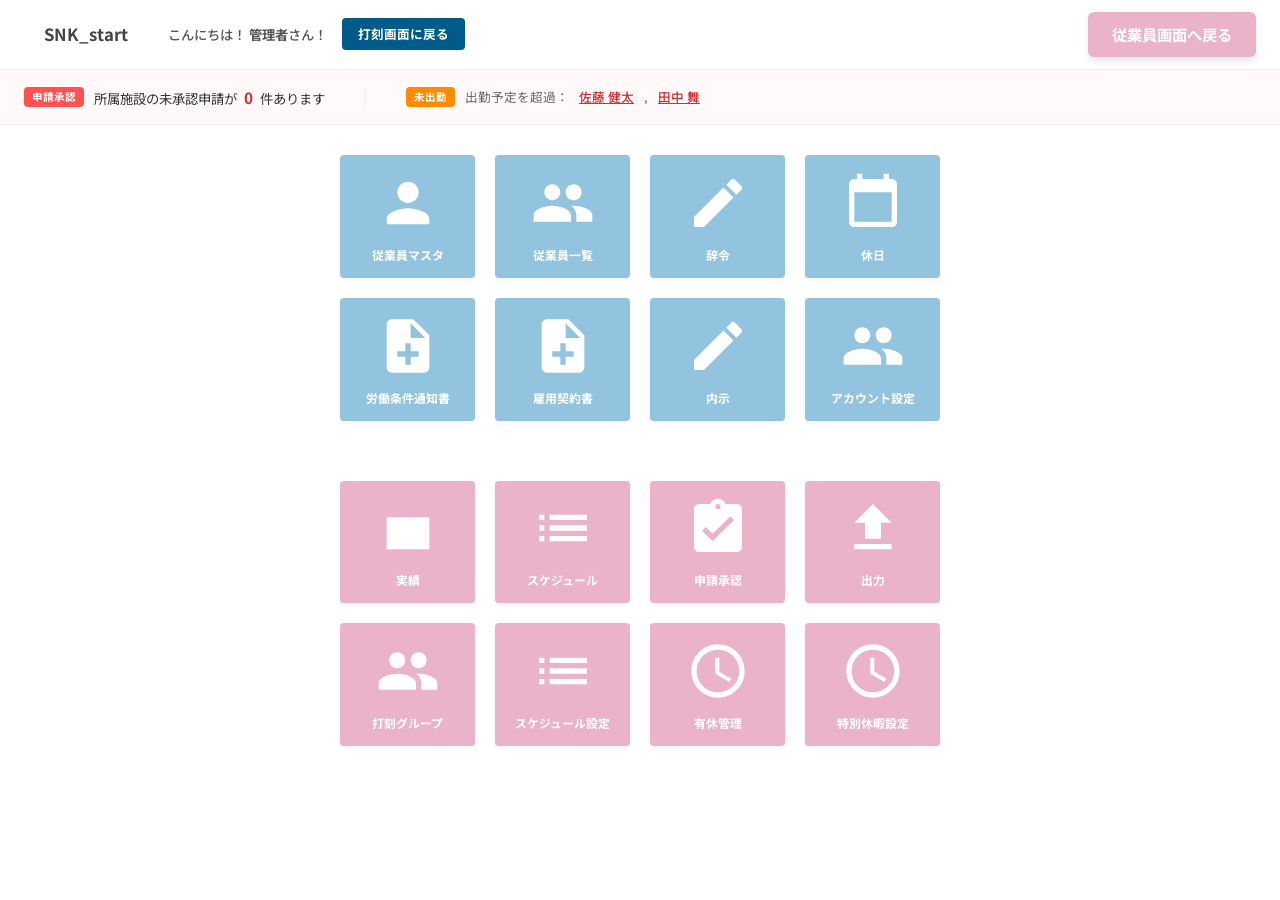
==== commit f9330f36: "Add files via upload" ====
--- a/admin.html
+++ b/admin.html
@@ -207,7 +207,7 @@
                     SNK_start
                 </div>
                 <div class="admin-header-center">
-                    <div class="admin-greeting">こんにちは！ <span style="font-weight: bold;">管理者さん！</span></div>
+                    <div class="admin-greeting">こんにちは！ <span id="admin-name" style="font-weight: bold;">管理者</span>さん！</div>
                     <a href="index.html" class="btn-dakoku-top">打刻画面に戻る</a>
                 </div>
             </div>
@@ -220,7 +220,7 @@
         <div class="notification-area">
             <div class="notification-item">
                 <span class="notification-label">申請承認</span>
-                <span>所属施設の未承認申請が <span class="notification-count">5</span> 件あります</span>
+                <span>所属施設の未承認申請が <span id="pending-request-count" class="notification-count">0</span> 件あります</span>
             </div>
             <div class="notification-item" style="border-left: 1px solid #eee; padding-left: 40px;">
                 <span class="notification-label" style="background-color: #fb8c00;">未出勤</span>
@@ -286,10 +286,10 @@
                     <span>実績</span>
                 </a>
                 <!-- スケジュール -->
-                <div class="admin-icon-btn color-pink">
+                <a href="schedule-monthly.html" class="admin-icon-btn color-pink">
                     <svg viewBox="0 0 24 24"><path d="M3 13h2v-2H3v2zm0 4h2v-2H3v2zm0-8h2V7H3v2zm4 4h14v-2H7v2zm0 4h14v-2H7v2zM7 7v2h14V7H7z"/></svg>
                     <span>スケジュール</span>
-                </div>
+                </a>
                 <!-- 申請承認 -->
                 <a href="application-approval.html" class="admin-icon-btn color-pink">
                     <svg viewBox="0 0 24 24"><path d="M19 3h-4.18C14.4 1.84 13.3 1 12 1c-1.3 0-2.4.84-2.82 2H5c-1.1 0-2 .9-2 2v14c0 1.1.9 2 2 2h14c1.1 0 2-.9 2-2V5c0-1.1-.9-2-2-2zm-7 0c.55 0 1 .45 1 1s-.45 1-1 1-1-.45-1-1 .45-1 1-1zm-2 14l-4-4 1.41-1.41L10 14.17l6.59-6.59L18 9l-8 8z"/></svg>
@@ -323,5 +323,30 @@
             </div>
         </div>
     </div>
+    <script src="js/app.js"></script>
+    <script>
+        document.addEventListener('DOMContentLoaded', async () => {
+            // ログイン情報の表示
+            const user = Api.getCurrentUser();
+            if (user && user.name) {
+                document.getElementById('admin-name').textContent = user.name;
+            }
+
+            // 未承認申請件数の取得
+            await updatePendingCount();
+        });
+
+        async function updatePendingCount() {
+            try {
+                const res = await Api.get('/Request/pending-count');
+                const countElement = document.getElementById('pending-request-count');
+                if (countElement && res) {
+                    countElement.textContent = res.count || 0;
+                }
+            } catch (err) {
+                console.error('申請件数取得失敗:', err);
+            }
+        }
+    </script>
 </body>
 </html>
